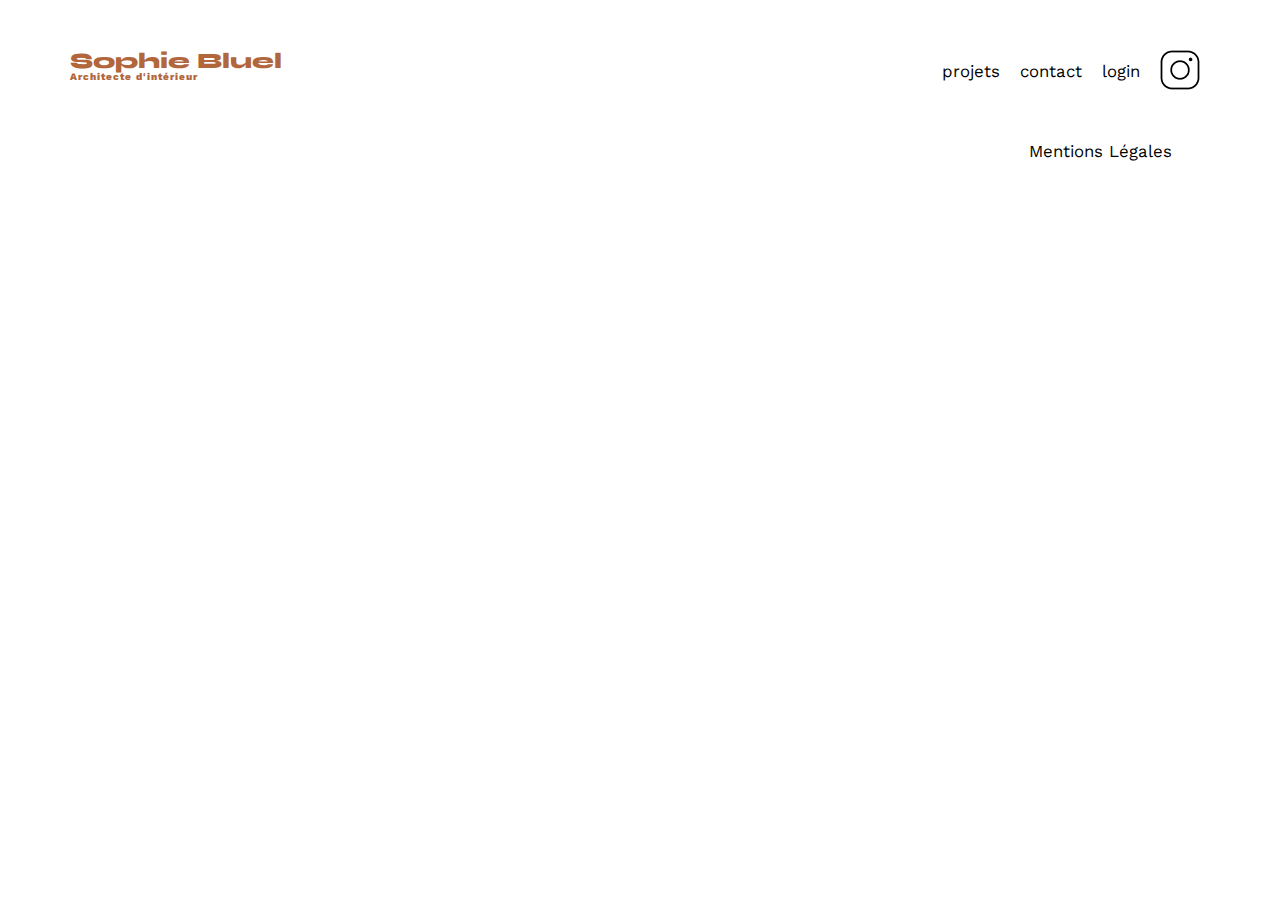
==== FrontEnd/login.html @ d61dc095 "New file login.html + start login page" ====
<!DOCTYPE html>
<html lang="fr">
<head>
	<meta charset="UTF-8">
	<meta name="viewport" content="width=device-width, initial-scale=1.0">
    <meta name="description" content="Connection - Sophie Bluel - Architecte d'intérieur">
	<title>Sophie Bluel - Architecte d'intérieur</title>
	<link rel="preconnect" href="https://fonts.googleapis.com">
	<link rel="preconnect" href="https://fonts.gstatic.com" crossorigin>
	<link href="https://fonts.googleapis.com/css2?family=Syne:wght@700;800&family=Work+Sans&display=swap" rel="stylesheet">
	<link rel="stylesheet" href="./assets/style.css">
</head>
<header>
	<h1>Sophie Bluel <span>Architecte d'intérieur</span></h1>
	<nav>
		<ul>
			<li>projets</li>
			<li>contact</li>
			<li>login</li>
			<li><img src="./assets/icons/instagram.png" alt="Instagram"></li>
		</ul>
	</nav>
</header>
<main>
    
</main>
<footer>
	<nav>
		<ul>
			<li>Mentions Légales</li>
		</ul>
	</nav>
</footer>
</body>
</html>
---- FrontEnd/assets/style.css ----
/* http://meyerweb.com/eric/tools/css/reset/
   v2.0 | 20110126
   License: none (public domain)
*/

html, body, div, span, applet, object, iframe,
h1, h2, h3, h4, h5, h6, p, blockquote, pre,
a, abbr, acronym, address, big, cite, code,
del, dfn, em, img, ins, kbd, q, s, samp,
small, strike, strong, sub, sup, tt, var,
b, u, i, center,
dl, dt, dd, ol, ul, li,
fieldset, form, label, legend,
table, caption, tbody, tfoot, thead, tr, th, td,
article, aside, canvas, details, embed,
figure, figcaption, footer, header, hgroup,
menu, nav, output, ruby, section, summary,
time, mark, audio, video {
	margin: 0;
	padding: 0;
	border: 0;
	font-size: 100%;
	font: inherit;
	vertical-align: baseline;
}
/* HTML5 display-role reset for older browsers */
article, aside, details, figcaption, figure,
footer, header, hgroup, menu, nav, section {
	display: block;
}
body {
	line-height: 1;
}
ol, ul {
	list-style: none;
}
blockquote, q {
	quotes: none;
}
blockquote:before, blockquote:after,
q:before, q:after {
	content: '';
	content: none;
}
table {
	border-collapse: collapse;
	border-spacing: 0;
}
/** end reset css**/
body {
	max-width: 1140px;
	margin:auto;
	font-family: 'Work Sans' ;
	font-size: 14px;
}
header {
	display: flex;
	justify-content: space-between;
	margin: 50px 0
}
section {
	margin: 50px 0
}

h1{
	display: flex;
	flex-direction: column;
	font-family: 'Syne';
	font-size: 22px;
	font-weight: 800;
	color: #B1663C
}

h1 > span {
	font-family: 'Work Sans';
	font-size:10px;
	letter-spacing: 0.1em;
;
}

h2{
	font-family: 'Syne';
	font-weight: 700;
	font-size: 30px;
	color: #1D6154
}
nav ul {
	display: flex;
	align-items: center;
	list-style-type: none;

}
nav li {
	padding: 0 10px;
	font-size: 1.2em;
}

li:hover {
	color: #B1663C;
}
#introduction {
	display: flex;
	align-items: center;
}
#introduction figure {
	flex: 1
}
#introduction img {
	display: block;
	margin: auto;
	width: 80%;
}

#introduction article {
	flex: 1
}
#introduction h2 {
	margin-bottom: 1em;
}

#introduction p {
	margin-bottom: 0.5em;
}
#portfolio h2 {
	text-align: center;
	margin-bottom: 1em;
}
.gallery {
	width: 100%;
	display: grid;
	grid-template-columns: 1fr 1fr 1fr;
	grid-column-gap: 20px;
	grid-row-gap: 20px;
}

.gallery img {
	width: 100%;

}
#contact {
	width: 50%;
margin: auto;
}
#contact > * {
	text-align: center;

}
#contact h2{
	margin-bottom: 20px;
}
#contact form {
	text-align: left;
	margin-top:30px;
	display: flex;
	flex-direction: column;
}

#contact input {
	height: 50px;
	font-size: 1.2em;
	border: none;
	box-shadow: 0px 4px 14px rgba(0, 0, 0, 0.09);
}
#contact label {
	margin: 2em 0 1em 0;
}
#contact textarea {
	border: none;
	box-shadow: 0px 4px 14px rgba(0, 0, 0, 0.09);
}

input[type="submit"]{
	font-family: 'Syne';
	font-weight: 700;
	color: white;
	background-color: #1D6154;
	margin : 2em auto ;
	width: 180px;
	text-align: center;
	border-radius: 60px ;
}

footer nav ul {
	display: flex;
	justify-content: flex-end;
	margin: 2em
}
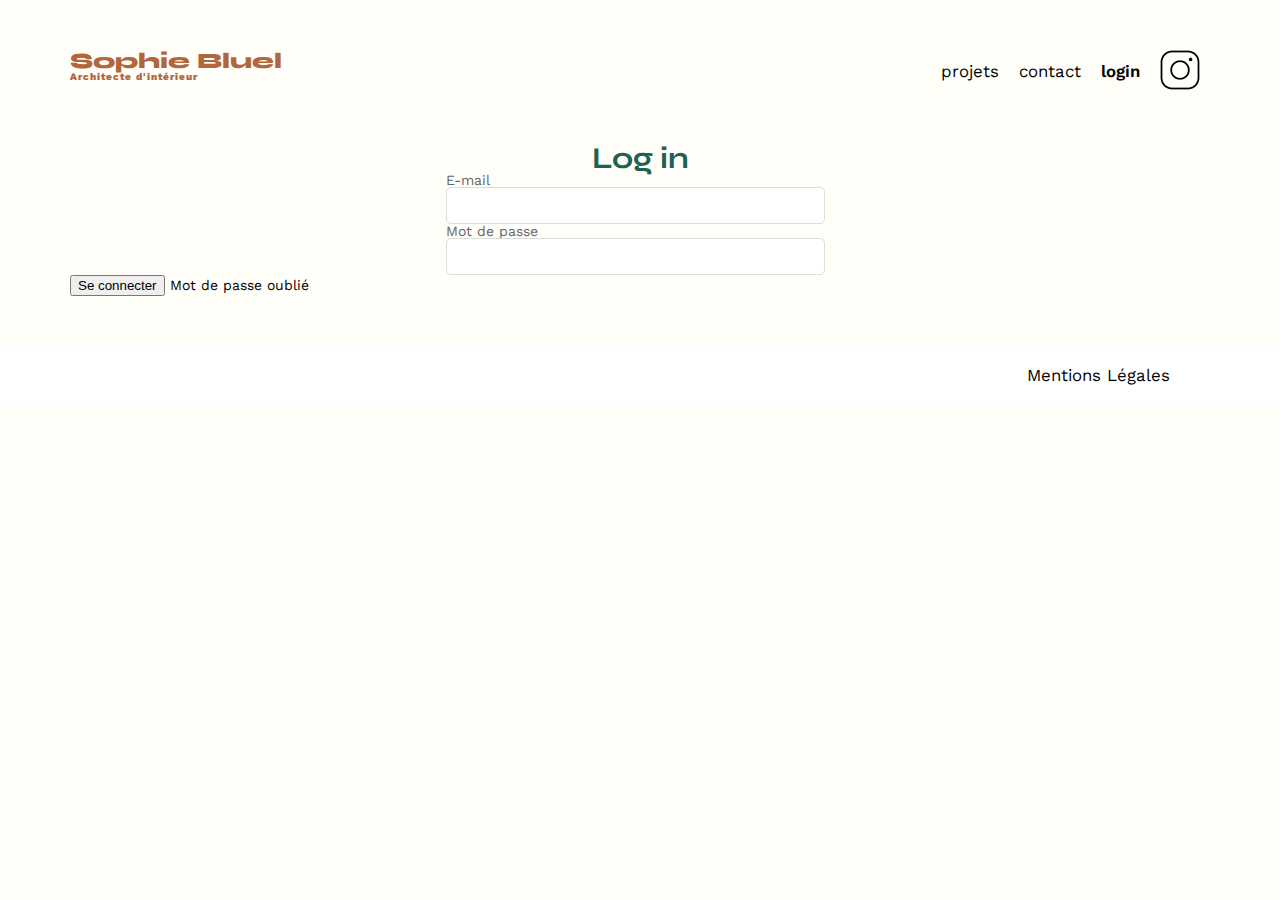
==== commit 25974860: "Work in progress" ====
--- a/FrontEnd/login.html
+++ b/FrontEnd/login.html
@@ -1,35 +1,50 @@
 <!DOCTYPE html>
 <html lang="fr">
-<head>
-	<meta charset="UTF-8">
-	<meta name="viewport" content="width=device-width, initial-scale=1.0">
-    <meta name="description" content="Connection - Sophie Bluel - Architecte d'intérieur">
-	<title>Sophie Bluel - Architecte d'intérieur</title>
-	<link rel="preconnect" href="https://fonts.googleapis.com">
-	<link rel="preconnect" href="https://fonts.gstatic.com" crossorigin>
-	<link href="https://fonts.googleapis.com/css2?family=Syne:wght@700;800&family=Work+Sans&display=swap" rel="stylesheet">
-	<link rel="stylesheet" href="./assets/style.css">
-</head>
-<header>
-	<h1>Sophie Bluel <span>Architecte d'intérieur</span></h1>
-	<nav>
-		<ul>
-			<li>projets</li>
-			<li>contact</li>
-			<li>login</li>
-			<li><img src="./assets/icons/instagram.png" alt="Instagram"></li>
-		</ul>
-	</nav>
-</header>
-<main>
-    
-</main>
-<footer>
-	<nav>
-		<ul>
-			<li>Mentions Légales</li>
-		</ul>
-	</nav>
-</footer>
-</body>
-</html>+  <head>
+    <meta charset="UTF-8" />
+    <meta name="viewport" content="width=device-width, initial-scale=1.0" />
+    <meta name="description" content="Connection - Sophie Bluel - Architecte d'intérieur" />
+    <title>Sophie Bluel - Architecte d'intérieur</title>
+    <link rel="preconnect" href="https://fonts.googleapis.com" />
+    <link rel="preconnect" href="https://fonts.gstatic.com" crossorigin />
+    <link href="https://fonts.googleapis.com/css2?family=Syne:wght@700;800&family=Work+Sans&display=swap" rel="stylesheet" />
+    <link rel="stylesheet" href="./assets/style.css" />
+  </head>
+  <body>
+    <header>
+      <h1>Sophie Bluel <span>Architecte d'intérieur</span></h1>
+      <nav>
+        <ul>
+          <li>projets</li>
+          <li>contact</li>
+          <li><a class="description" href="#">login</a></li>
+          <li><img src="./assets/icons/instagram.png" alt="Instagram" /></li>
+        </ul>
+      </nav>
+    </header>
+    <main>
+      <section class="login">
+        <div class="title">
+          <h2>Log in</h2>
+        </div>
+        <div class="form-group">
+          <label for="email">E-mail</label>
+          <input type="email" id="email" name="email" required />
+        </div>
+        <div class="form-group">
+          <label for="password">Mot de passe</label>
+          <input type="password" id="password" name="password" required />
+        </div>
+        <button type="submit">Se connecter</button>
+        <a href="#" class="password-reset">Mot de passe oublié</a>
+      </section>
+    </main>
+    <footer>
+      <nav>
+        <ul>
+          <li>Mentions Légales</li>
+        </ul>
+      </nav>
+    </footer>
+  </body>
+</html>
--- a/FrontEnd/assets/style.css
+++ b/FrontEnd/assets/style.css
@@ -30,6 +30,7 @@
 }
 body {
 	line-height: 1;
+	background-color: #FFFEF8;
 }
 ol, ul {
 	list-style: none;
@@ -45,6 +46,10 @@
 table {
 	border-collapse: collapse;
 	border-spacing: 0;
+}
+a {
+	color: #000000;
+    text-decoration: none;
 }
 /** end reset css**/
 body {
@@ -88,7 +93,6 @@
 	display: flex;
 	align-items: center;
 	list-style-type: none;
-
 }
 nav li {
 	padding: 0 10px;
@@ -179,10 +183,76 @@
 	text-align: center;
 	border-radius: 60px ;
 }
-
+footer {
+	width: 100vw;
+    margin-left: calc(-50vw + 50%);
+    margin-right: calc(-50vw + 50%);
+    padding: 0;
+    background-color: #ffffff;
+}
 footer nav ul {
 	display: flex;
-	justify-content: flex-end;
-	margin: 2em
-}
-
+    justify-content: flex-end;
+    margin: 0;
+    width: 100%;
+    height: 60px;
+    background-color: #ffffff;
+    padding-right: 0px;
+}
+footer nav li {
+	position: relative;
+	left: -100px;
+}
+/**** login page style ****/
+
+.description {
+	font-weight: 600;
+}
+.title {
+	display: flex;
+	justify-content: center;
+	align-items: center;
+}
+.display {
+	width: 100px;
+	height: 36px;
+}
+.text {
+	display: flex;
+	justify-content: center;
+	align-items: center;
+}
+.formulaire {
+	width: 379px;
+	height: 51px;
+}
+
+.form-group {
+    display: flex;
+	justify-content: center;
+	align-items: start;
+	flex-direction: column;
+	width: 379px;
+	height: 51px;
+	position: relative;
+	left: 33%;
+}
+.form-group label {
+	display: block;
+	color: #666;
+	font-size: 14px;
+}
+
+.form-group input {
+width: 100%;
+padding: 10px;
+border: 1px solid #ddd;
+border-radius: 5px;
+box-sizing: border-box;
+}
+
+.form-group input[type="email"],
+.form-group input[type="password"] {
+display: block;
+width: 100%;
+}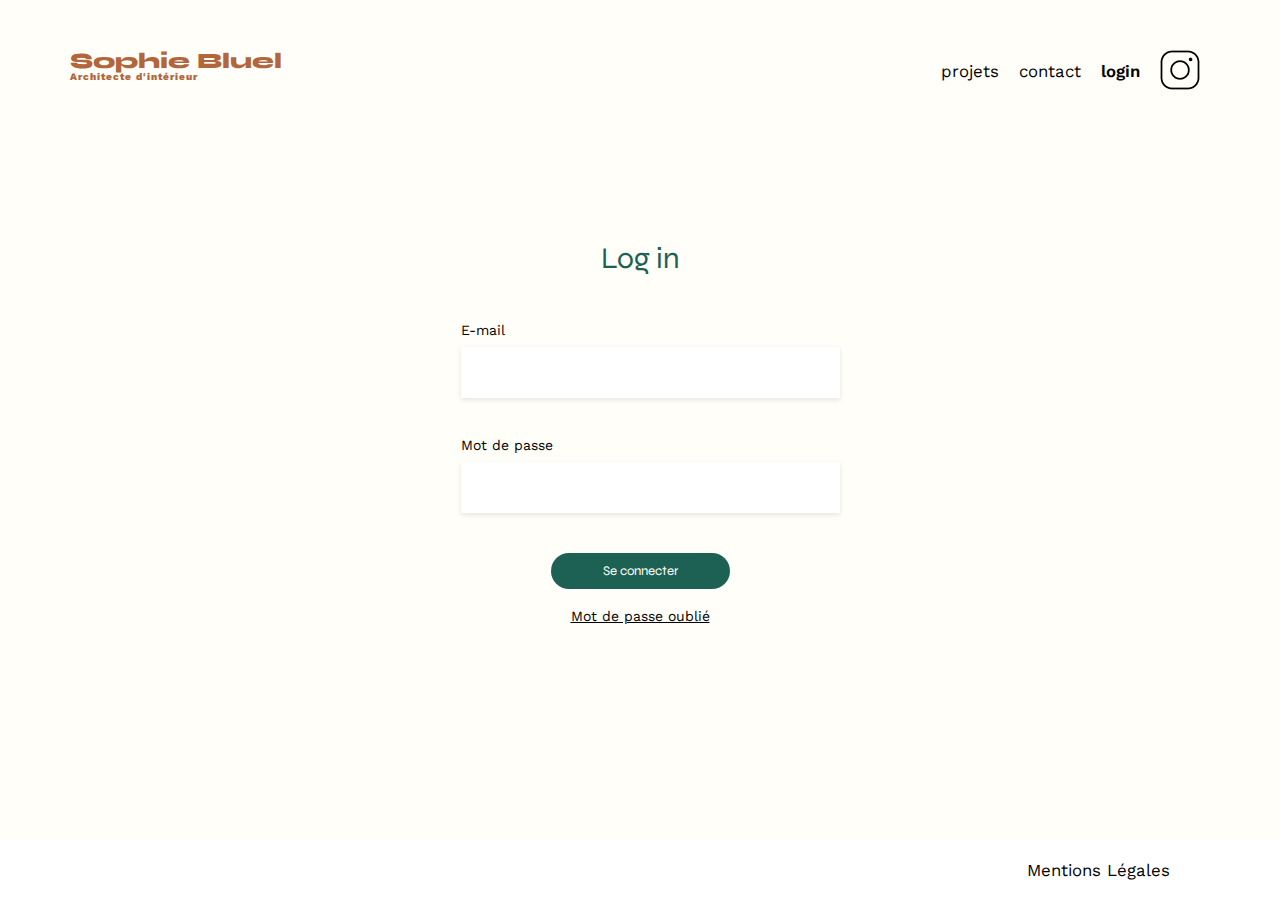
==== commit 71cc4e2e: "Add login page" ====
--- a/FrontEnd/login.html
+++ b/FrontEnd/login.html
@@ -3,8 +3,8 @@
   <head>
     <meta charset="UTF-8" />
     <meta name="viewport" content="width=device-width, initial-scale=1.0" />
-    <meta name="description" content="Connection - Sophie Bluel - Architecte d'intérieur" />
-    <title>Sophie Bluel - Architecte d'intérieur</title>
+    <meta name="description" content="Login Page - Sophie Bluel - Architecte d'intérieur" />
+    <title>Login Page - Sophie Bluel - Architecte d'intérieur</title>
     <link rel="preconnect" href="https://fonts.googleapis.com" />
     <link rel="preconnect" href="https://fonts.gstatic.com" crossorigin />
     <link href="https://fonts.googleapis.com/css2?family=Syne:wght@700;800&family=Work+Sans&display=swap" rel="stylesheet" />
@@ -17,29 +17,29 @@
         <ul>
           <li>projets</li>
           <li>contact</li>
-          <li><a class="description" href="#">login</a></li>
+          <li class="page">login</li>
           <li><img src="./assets/icons/instagram.png" alt="Instagram" /></li>
         </ul>
       </nav>
     </header>
     <main>
       <section class="login">
-        <div class="title">
-          <h2>Log in</h2>
+        <div class="title">Log in</div>
+        <div class="formulaire">
+            <div class="input-group">
+                <label for="username">E-mail</label>
+                <input type="text" id="username" name="username" required>
+            </div>
+            <div class="input-group">
+                <label for="password">Mot de passe</label>
+                <input type="password" id="password" name="password" required>
+            </div>
+            <button type="submit">Se connecter</button>
+            <p><a class="link" href="#">Mot de passe oublié</a></p>
         </div>
-        <div class="form-group">
-          <label for="email">E-mail</label>
-          <input type="email" id="email" name="email" required />
-        </div>
-        <div class="form-group">
-          <label for="password">Mot de passe</label>
-          <input type="password" id="password" name="password" required />
-        </div>
-        <button type="submit">Se connecter</button>
-        <a href="#" class="password-reset">Mot de passe oublié</a>
       </section>
     </main>
-    <footer>
+    <footer class="footer-login">
       <nav>
         <ul>
           <li>Mentions Légales</li>
--- a/FrontEnd/assets/style.css
+++ b/FrontEnd/assets/style.css
@@ -3,256 +3,381 @@
    License: none (public domain)
 */
 
-html, body, div, span, applet, object, iframe,
-h1, h2, h3, h4, h5, h6, p, blockquote, pre,
-a, abbr, acronym, address, big, cite, code,
-del, dfn, em, img, ins, kbd, q, s, samp,
-small, strike, strong, sub, sup, tt, var,
-b, u, i, center,
-dl, dt, dd, ol, ul, li,
-fieldset, form, label, legend,
-table, caption, tbody, tfoot, thead, tr, th, td,
-article, aside, canvas, details, embed,
-figure, figcaption, footer, header, hgroup,
-menu, nav, output, ruby, section, summary,
-time, mark, audio, video {
-	margin: 0;
-	padding: 0;
-	border: 0;
-	font-size: 100%;
-	font: inherit;
-	vertical-align: baseline;
+html,
+body,
+div,
+span,
+applet,
+object,
+iframe,
+h1,
+h2,
+h3,
+h4,
+h5,
+h6,
+p,
+blockquote,
+pre,
+a,
+abbr,
+acronym,
+address,
+big,
+cite,
+code,
+del,
+dfn,
+em,
+img,
+ins,
+kbd,
+q,
+s,
+samp,
+small,
+strike,
+strong,
+sub,
+sup,
+tt,
+var,
+b,
+u,
+i,
+center,
+dl,
+dt,
+dd,
+ol,
+ul,
+li,
+fieldset,
+form,
+label,
+legend,
+table,
+caption,
+tbody,
+tfoot,
+thead,
+tr,
+th,
+td,
+article,
+aside,
+canvas,
+details,
+embed,
+figure,
+figcaption,
+footer,
+header,
+hgroup,
+menu,
+nav,
+output,
+ruby,
+section,
+summary,
+time,
+mark,
+audio,
+video {
+  margin: 0;
+  padding: 0;
+  border: 0;
+  font-size: 100%;
+  font: inherit;
+  vertical-align: baseline;
 }
 /* HTML5 display-role reset for older browsers */
-article, aside, details, figcaption, figure,
-footer, header, hgroup, menu, nav, section {
-	display: block;
+article,
+aside,
+details,
+figcaption,
+figure,
+footer,
+header,
+hgroup,
+menu,
+nav,
+section {
+  display: block;
 }
 body {
-	line-height: 1;
-	background-color: #FFFEF8;
-}
-ol, ul {
-	list-style: none;
-}
-blockquote, q {
-	quotes: none;
-}
-blockquote:before, blockquote:after,
-q:before, q:after {
-	content: '';
-	content: none;
+  line-height: 1;
+  background-color: #fffef8;
+}
+ol,
+ul {
+  list-style: none;
+}
+blockquote,
+q {
+  quotes: none;
+}
+blockquote:before,
+blockquote:after,
+q:before,
+q:after {
+  content: "";
+  content: none;
 }
 table {
-	border-collapse: collapse;
-	border-spacing: 0;
+  border-collapse: collapse;
+  border-spacing: 0;
 }
 a {
-	color: #000000;
-    text-decoration: none;
+  color: #000000;
+  text-decoration: none;
 }
 /** end reset css**/
 body {
-	max-width: 1140px;
-	margin:auto;
-	font-family: 'Work Sans' ;
-	font-size: 14px;
+  max-width: 1140px;
+  margin: auto;
+  font-family: "Work Sans";
+  font-size: 14px;
 }
 header {
-	display: flex;
-	justify-content: space-between;
-	margin: 50px 0
+  display: flex;
+  justify-content: space-between;
+  margin: 50px 0;
 }
 section {
-	margin: 50px 0
-}
-
-h1{
-	display: flex;
-	flex-direction: column;
-	font-family: 'Syne';
-	font-size: 22px;
-	font-weight: 800;
-	color: #B1663C
+  margin: 50px 0;
+}
+
+h1 {
+  display: flex;
+  flex-direction: column;
+  font-family: "Syne";
+  font-size: 22px;
+  font-weight: 800;
+  color: #b1663c;
 }
 
 h1 > span {
-	font-family: 'Work Sans';
-	font-size:10px;
-	letter-spacing: 0.1em;
-;
-}
-
-h2{
-	font-family: 'Syne';
-	font-weight: 700;
-	font-size: 30px;
-	color: #1D6154
+  font-family: "Work Sans";
+  font-size: 10px;
+  letter-spacing: 0.1em;
+}
+
+h2 {
+  font-family: "Syne";
+  font-weight: 700;
+  font-size: 30px;
+  color: #1d6154;
 }
 nav ul {
-	display: flex;
-	align-items: center;
-	list-style-type: none;
+  display: flex;
+  align-items: center;
+  list-style-type: none;
 }
 nav li {
-	padding: 0 10px;
-	font-size: 1.2em;
+  padding: 0 10px;
+  font-size: 1.2em;
 }
 
 li:hover {
-	color: #B1663C;
+  color: #b1663c;
 }
 #introduction {
-	display: flex;
-	align-items: center;
+  display: flex;
+  align-items: center;
 }
 #introduction figure {
-	flex: 1
+  flex: 1;
 }
 #introduction img {
-	display: block;
-	margin: auto;
-	width: 80%;
+  display: block;
+  margin: auto;
+  width: 80%;
 }
 
 #introduction article {
-	flex: 1
+  flex: 1;
 }
 #introduction h2 {
-	margin-bottom: 1em;
+  margin-bottom: 1em;
 }
 
 #introduction p {
-	margin-bottom: 0.5em;
+  margin-bottom: 0.5em;
 }
 #portfolio h2 {
-	text-align: center;
-	margin-bottom: 1em;
+  text-align: center;
+  margin-bottom: 1em;
 }
 .gallery {
-	width: 100%;
-	display: grid;
-	grid-template-columns: 1fr 1fr 1fr;
-	grid-column-gap: 20px;
-	grid-row-gap: 20px;
+  width: 100%;
+  display: grid;
+  grid-template-columns: 1fr 1fr 1fr;
+  grid-column-gap: 20px;
+  grid-row-gap: 20px;
 }
 
 .gallery img {
-	width: 100%;
-
+  width: 100%;
 }
 #contact {
-	width: 50%;
-margin: auto;
+  width: 50%;
+  margin: auto;
 }
 #contact > * {
-	text-align: center;
-
-}
-#contact h2{
-	margin-bottom: 20px;
+  text-align: center;
+}
+#contact h2 {
+  margin-bottom: 20px;
 }
 #contact form {
-	text-align: left;
-	margin-top:30px;
-	display: flex;
-	flex-direction: column;
+  text-align: left;
+  margin-top: 30px;
+  display: flex;
+  flex-direction: column;
 }
 
 #contact input {
-	height: 50px;
-	font-size: 1.2em;
-	border: none;
-	box-shadow: 0px 4px 14px rgba(0, 0, 0, 0.09);
+  height: 50px;
+  font-size: 1.2em;
+  border: none;
+  box-shadow: 0px 4px 14px rgba(0, 0, 0, 0.09);
 }
 #contact label {
-	margin: 2em 0 1em 0;
+  margin: 2em 0 1em 0;
 }
 #contact textarea {
-	border: none;
-	box-shadow: 0px 4px 14px rgba(0, 0, 0, 0.09);
-}
-
-input[type="submit"]{
-	font-family: 'Syne';
-	font-weight: 700;
-	color: white;
-	background-color: #1D6154;
-	margin : 2em auto ;
-	width: 180px;
-	text-align: center;
-	border-radius: 60px ;
+  border: none;
+  box-shadow: 0px 4px 14px rgba(0, 0, 0, 0.09);
+}
+
+input[type="submit"] {
+  font-family: "Syne";
+  font-weight: 700;
+  color: white;
+  background-color: #1d6154;
+  margin: 2em auto;
+  width: 180px;
+  text-align: center;
+  border-radius: 60px;
 }
 footer {
-	width: 100vw;
-    margin-left: calc(-50vw + 50%);
-    margin-right: calc(-50vw + 50%);
-    padding: 0;
-    background-color: #ffffff;
+  width: 100vw;
+  margin-left: calc(-50vw + 50%);
+  margin-right: calc(-50vw + 50%);
+  padding: 0;
+  background-color: #ffffff;
 }
 footer nav ul {
-	display: flex;
-    justify-content: flex-end;
-    margin: 0;
-    width: 100%;
-    height: 60px;
-    background-color: #ffffff;
-    padding-right: 0px;
+  display: flex;
+  justify-content: flex-end;
+  margin: 0;
+  width: 100%;
+  height: 60px;
+  background-color: #ffffff;
+  padding-right: 0px;
 }
 footer nav li {
-	position: relative;
-	left: -100px;
-}
-/**** login page style ****/
-
-.description {
-	font-weight: 600;
-}
+  position: relative;
+  left: -100px;
+}
+
+/**** Work in progress ****/
+
+#filter-container {
+  width: 100%;
+  height: 37px;
+  display: flex;
+  justify-content: center;
+  gap: 10px;
+  margin: 40px 0;
+}
+
+.filter-button {
+  padding: 10px 20px;
+  border: 1px;
+  border-style: solid;
+  border-color: #1D6154;
+  border-radius: 20px;
+  background-color: #FFFEF8;
+  color: #1D6154;
+  cursor: pointer;
+  outline: none;
+  transition: background-color 0.3s;
+  font-family: "Syne";
+}
+
+.filter-button:hover {
+  background-color: #1D6154;
+  color : #ffffff;
+}
+
+/**** LOGIN PAGE ****/
+
+.login {
+  margin-top: 150px;
+}
+
+.page {
+  font-weight: 600;
+}
+
 .title {
-	display: flex;
-	justify-content: center;
-	align-items: center;
-}
-.display {
-	width: 100px;
-	height: 36px;
-}
-.text {
-	display: flex;
-	justify-content: center;
-	align-items: center;
-}
+  display: flex;
+  justify-content: center;
+  color: #1D6154;
+  font-family: "Syne";
+  font-size: 30px;
+  margin-bottom: 50px;
+}
+
 .formulaire {
-	width: 379px;
-	height: 51px;
-}
-
-.form-group {
-    display: flex;
-	justify-content: center;
-	align-items: start;
-	flex-direction: column;
-	width: 379px;
-	height: 51px;
-	position: relative;
-	left: 33%;
-}
-.form-group label {
-	display: block;
-	color: #666;
-	font-size: 14px;
-}
-
-.form-group input {
-width: 100%;
-padding: 10px;
-border: 1px solid #ddd;
-border-radius: 5px;
-box-sizing: border-box;
-}
-
-.form-group input[type="email"],
-.form-group input[type="password"] {
-display: block;
-width: 100%;
+  display: flex;
+  justify-content: center;
+  align-items: center;
+  flex-direction: column;
+}
+
+.input-group {
+  width: 359px;
+  margin-bottom: 40px;
+}
+
+label {
+  display: block;
+  margin-bottom: 10px;
+}
+
+input[type="text"],
+input[type="password"] {
+  width: 100%;
+  height: 31px;
+  padding: 10px;
+  border: none;
+  box-shadow: 0 2px 5px rgba(0, 0, 0, 0.1);
+}
+
+button {
+  width: 179px;
+  height: 36px;
+  padding: 10px 20px;
+  border: none;
+  border-radius: 20px;
+  background-color: #1D6154;
+  color: #FFFEF8;
+  cursor: pointer;
+  outline: none;
+  font-family: "Syne";
+  margin-bottom: 20px;
+}
+
+.link {
+  text-decoration: underline;
+}
+
+.footer-login {
+  position: fixed;
+  bottom: 0;
+  left: 0;
+  width: 100%;
 }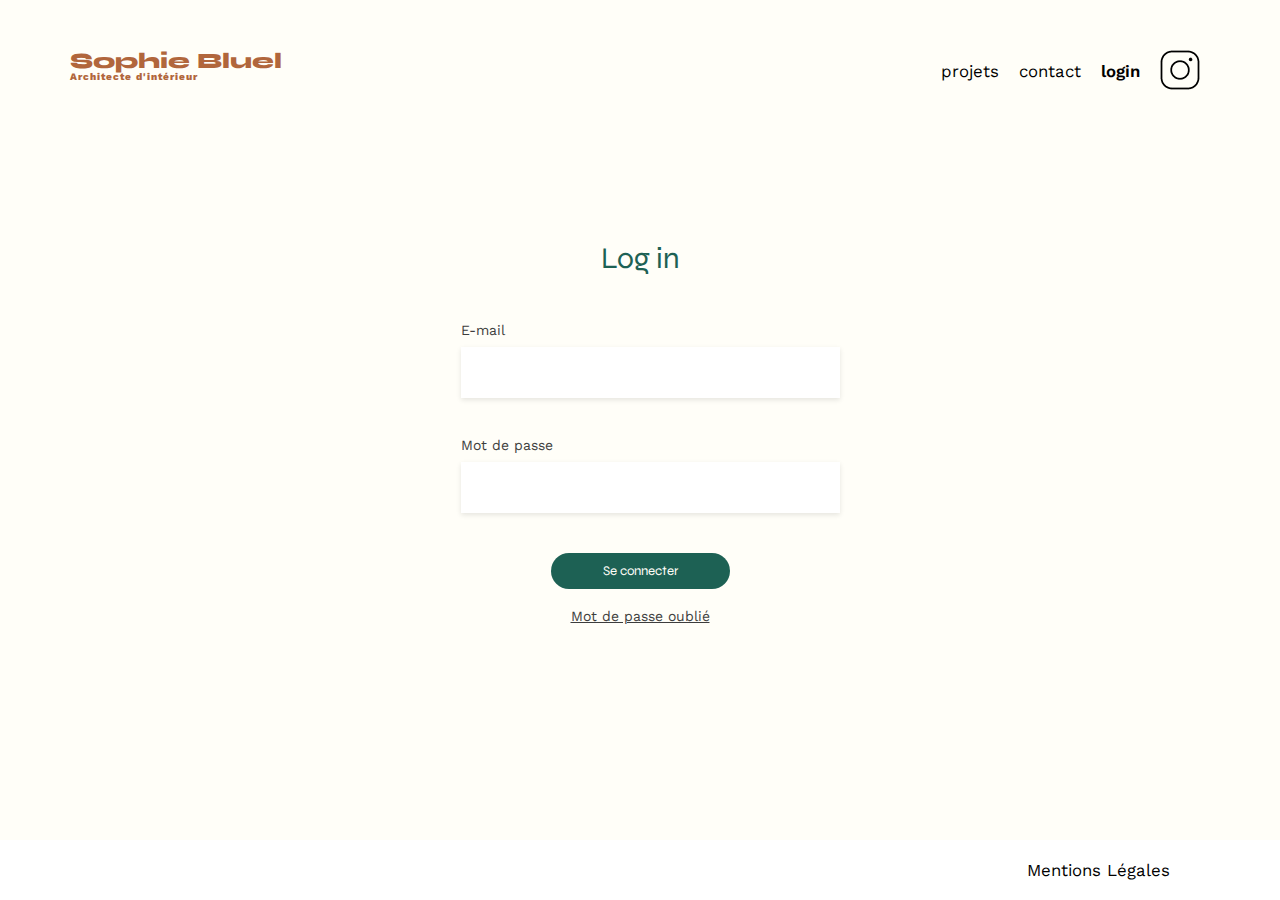
==== commit 702798e6: "Add login connexion to login page login" ====
--- a/FrontEnd/login.html
+++ b/FrontEnd/login.html
@@ -25,18 +25,19 @@
     <main>
       <section class="login">
         <div class="title">Log in</div>
-        <div class="formulaire">
-            <div class="input-group">
-                <label for="username">E-mail</label>
-                <input type="text" id="username" name="username" required>
-            </div>
-            <div class="input-group">
-                <label for="password">Mot de passe</label>
-                <input type="password" id="password" name="password" required>
-            </div>
-            <button type="submit">Se connecter</button>
-            <p><a class="link" href="#">Mot de passe oublié</a></p>
-        </div>
+        <form id="login-form">
+          <div id="error-message"></div>
+          <div class="input-group">
+            <label for="email">E-mail</label>
+            <input type="text" id="email" name="email" required autocomplete="email" />
+          </div>
+          <div class="input-group">
+            <label for="password">Mot de passe</label>
+            <input type="password" id="password" name="password" required autocomplete="current-password" />
+          </div>
+          <button class="button" type="submit">Se connecter</button>
+        </form>
+        <p><a class="link" href="#">Mot de passe oublié</a></p>
       </section>
     </main>
     <footer class="footer-login">
@@ -46,5 +47,6 @@
         </ul>
       </nav>
     </footer>
+    <script src="./scripts/login.js"></script>
   </body>
 </html>
--- a/FrontEnd/assets/style.css
+++ b/FrontEnd/assets/style.css
@@ -318,6 +318,12 @@
   margin-top: 150px;
 }
 
+#error-message {
+  display:none; 
+  color:red;
+  margin-bottom: 30px;
+}
+
 .page {
   font-weight: 600;
 }
@@ -331,7 +337,7 @@
   margin-bottom: 50px;
 }
 
-.formulaire {
+#login-form {
   display: flex;
   justify-content: center;
   align-items: center;
@@ -346,6 +352,7 @@
 label {
   display: block;
   margin-bottom: 10px;
+  color: #3D3D3D;
 }
 
 input[type="text"],
@@ -357,7 +364,7 @@
   box-shadow: 0 2px 5px rgba(0, 0, 0, 0.1);
 }
 
-button {
+.button {
   width: 179px;
   height: 36px;
   padding: 10px 20px;
@@ -372,7 +379,11 @@
 }
 
 .link {
+  display: flex;
+  justify-content: center;
+  align-items: center;
   text-decoration: underline;
+  color: #3D3D3D;
 }
 
 .footer-login {
@@ -380,4 +391,4 @@
   bottom: 0;
   left: 0;
   width: 100%;
-}+}
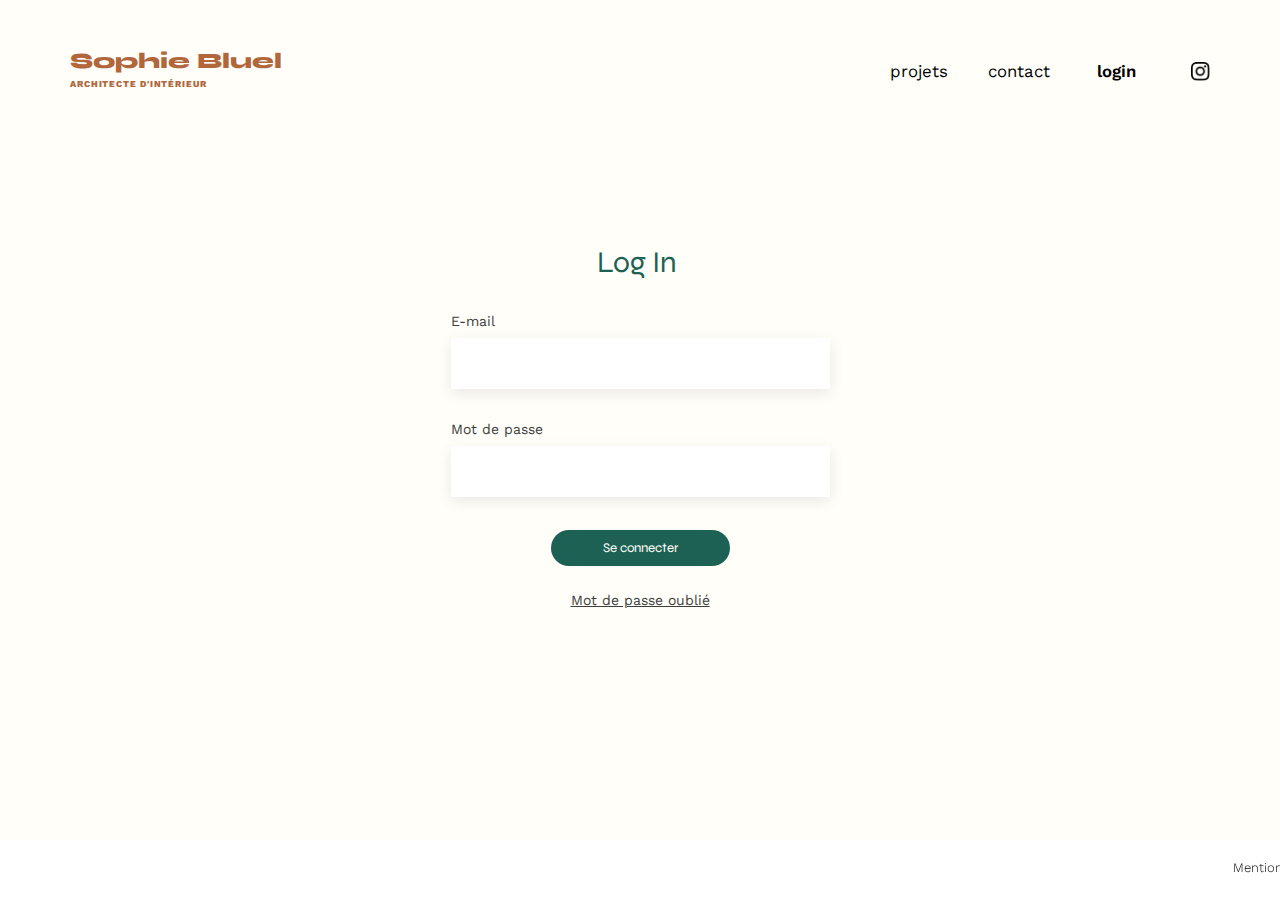
==== commit 9a2b616a: "Adjust display index, login" ====
--- a/FrontEnd/login.html
+++ b/FrontEnd/login.html
@@ -12,19 +12,19 @@
   </head>
   <body>
     <header>
-      <h1>Sophie Bluel <span>Architecte d'intérieur</span></h1>
+      <h1 class="login-title">Sophie Bluel <span>ARCHITECTE D'INTÉRIEUR</span></h1>
       <nav>
         <ul>
-          <li>projets</li>
-          <li>contact</li>
+          <li class="projets-login">projets</li>
+          <li class="contact-login">contact</li>
           <li class="page">login</li>
-          <li><img src="./assets/icons/instagram.png" alt="Instagram" /></li>
+          <li><img class="instagram-login" src="./assets/icons/instagram.png" alt="Instagram" /></li>
         </ul>
       </nav>
     </header>
     <main>
       <section class="login">
-        <div class="title">Log in</div>
+        <div class="title">Log In</div>
         <form id="login-form">
           <div id="error-message"></div>
           <div class="input-group">
--- a/FrontEnd/assets/style.css
+++ b/FrontEnd/assets/style.css
@@ -112,6 +112,9 @@
 ol,
 ul {
   list-style: none;
+  display: flex;
+  position: relative;
+  top: 12px;
 }
 blockquote,
 q {
@@ -155,12 +158,15 @@
   font-size: 22px;
   font-weight: 800;
   color: #b1663c;
+  position: relative;
+  left: 10px;
 }
 
 h1 > span {
   font-family: "Work Sans";
-  font-size: 10px;
+  font-size: 9px;
   letter-spacing: 0.1em;
+  margin-top: 8px;
 }
 
 h2 {
@@ -169,6 +175,9 @@
   font-size: 30px;
   color: #1d6154;
 }
+h2 .logged-out {
+  width: 200px;
+}
 nav ul {
   display: flex;
   align-items: center;
@@ -177,6 +186,7 @@
 nav li {
   padding: 0 10px;
   font-size: 1.2em;
+  font-weight: 400;
 }
 
 li:hover {
@@ -185,81 +195,135 @@
 #introduction {
   display: flex;
   align-items: center;
+  gap: 73px;
+  margin-top: 143px;
+  margin-left: 103px;
 }
 #introduction figure {
-  flex: 1;
+  width: 474px;
+  height: 355px;
 }
 #introduction img {
-  display: block;
-  margin: auto;
-  width: 80%;
-}
-
+  display: flex;
+  width: 474px;
+  height: 355px;
+}
 #introduction article {
-  flex: 1;
+  display: flex;
+  flex-direction: column;
+  width: 404px;
+  gap: 24px;
 }
 #introduction h2 {
-  margin-bottom: 1em;
+  margin-bottom: 0px;
 }
 
 #introduction p {
-  margin-bottom: 0.5em;
+  margin-bottom: 0px;
+  display: flex;
+}
+#portfolio {
+  display: flex;
+  flex-direction: column;
+  margin-top: 140px;
 }
 #portfolio h2 {
   text-align: center;
   margin-bottom: 1em;
+  display: flex;
+  justify-content: center;
+  padding-left: 15px;
 }
 .gallery {
-  width: 100%;
-  display: grid;
-  grid-template-columns: 1fr 1fr 1fr;
-  grid-column-gap: 20px;
-  grid-row-gap: 20px;
-}
-
+  width: 83.5%;
+  display: flex;
+  flex-wrap: wrap;
+  justify-content: flex-start;
+  gap: 18px;
+  margin-bottom: -20px;
+  position: relative;
+  left: 103px;
+  top: -5px;
+}
+.gallery figure {
+  margin-bottom: 20px;
+}
+.gallery .work-item figcaption {
+  font-size: 13px;
+  margin-top: 6px;
+}
+.work-item {
+  width: 305px;
+  height: 407px;
+}
 .gallery img {
   width: 100%;
 }
 #contact {
   width: 50%;
   margin: auto;
+  display: flex;
+  flex-direction: column;
+  align-items: center;
+  position: relative;
+  top: 28px;
+  left: 8px;
+}
+#contact p {
+  font-size: 16px;
 }
 #contact > * {
   text-align: center;
 }
 #contact h2 {
-  margin-bottom: 20px;
+  margin-bottom: 13px;
 }
 #contact form {
   text-align: left;
-  margin-top: 30px;
+  margin-top: 15px;
   display: flex;
   flex-direction: column;
-}
-
-#contact input {
-  height: 50px;
+  gap: 12px;
+}
+
+#contact #name {
+  width: 359px;
+  height: 31px;
   font-size: 1.2em;
   border: none;
   box-shadow: 0px 4px 14px rgba(0, 0, 0, 0.09);
 }
+#contact input[type="email"] {
+  width: 375px;
+  height: 49px;
+  border: none;
+  box-shadow: 0px 4px 14px rgba(0, 0, 0, 0.09);
+}
+#contact #message {
+  width: 375px;
+  height: 170px;
+}
 #contact label {
-  margin: 2em 0 1em 0;
+  font-weight: 600;
+  margin-top: 25px;
+  margin-bottom: 0px;
 }
 #contact textarea {
   border: none;
   box-shadow: 0px 4px 14px rgba(0, 0, 0, 0.09);
 }
-
 input[type="submit"] {
   font-family: "Syne";
   font-weight: 700;
   color: white;
   background-color: #1d6154;
   margin: 2em auto;
-  width: 180px;
+  width: 179px;
+  height: 36px;
   text-align: center;
   border-radius: 60px;
+  border: none;
+  font-size: 14px;
 }
 footer {
   width: 100vw;
@@ -267,6 +331,9 @@
   margin-right: calc(-50vw + 50%);
   padding: 0;
   background-color: #ffffff;
+  display: flex;
+  position: relative;
+  bottom: -50px;
 }
 footer nav ul {
   display: flex;
@@ -279,10 +346,13 @@
 }
 footer nav li {
   position: relative;
-  left: -100px;
-}
-
-/**** Work in progress ****/
+  left: 1223px;
+  top: -15px;
+  font-size: 13px;
+  font-weight: 300;
+}
+
+/**** Filter ****/
 
 #filter-container {
   width: 100%;
@@ -291,10 +361,16 @@
   justify-content: center;
   gap: 10px;
   margin: 40px 0;
-}
-
-.filter-button {
-  padding: 10px 20px;
+  position: relative;
+  top: -15px;
+  left: 7px;
+}
+
+.filter-un,
+.filter-deux,
+.filter-trois, 
+.filter-quatre {
+  padding: 5px 5px;
   border: 1px;
   border-style: solid;
   border-color: #1D6154;
@@ -305,11 +381,29 @@
   outline: none;
   transition: background-color 0.3s;
   font-family: "Syne";
-}
-
-.filter-button:hover {
+  font-size: 16px;
+  font-weight: 700;
+}
+
+.filter-un:hover,
+.filter-deux:hover,
+.filter-trois:hover, 
+.filter-quatre:hover {
   background-color: #1D6154;
   color : #ffffff;
+}
+
+.filter-un,
+.filter-deux {
+  width: 100px;
+}
+
+.filter-trois {
+  width: 157px;
+}
+
+.filter-quatre {
+  width: 198px;
 }
 
 /**** LOGIN PAGE ****/
@@ -326,6 +420,9 @@
 
 .page {
   font-weight: 600;
+  display: flex;
+  position: relative;
+  left: -25px;
 }
 
 .title {
@@ -334,7 +431,10 @@
   color: #1D6154;
   font-family: "Syne";
   font-size: 30px;
-  margin-bottom: 50px;
+  margin-bottom: 60px;
+  position: relative;
+  left: -3px;
+  top: 8px;
 }
 
 #login-form {
@@ -342,11 +442,14 @@
   justify-content: center;
   align-items: center;
   flex-direction: column;
+  position: relative;
+  left: -10px;
+  top: -15px;
 }
 
 .input-group {
   width: 359px;
-  margin-bottom: 40px;
+  margin-bottom: 33px;
 }
 
 label {
@@ -361,7 +464,7 @@
   height: 31px;
   padding: 10px;
   border: none;
-  box-shadow: 0 2px 5px rgba(0, 0, 0, 0.1);
+  box-shadow: 0px 4px 14px rgba(0, 0, 0, 0.09);
 }
 
 .button {
@@ -375,7 +478,9 @@
   cursor: pointer;
   outline: none;
   font-family: "Syne";
-  margin-bottom: 20px;
+  margin-bottom: 12px;
+  position: relative;
+  left: 10px;
 }
 
 .link {
@@ -392,3 +497,377 @@
   left: 0;
   width: 100%;
 }
+
+/**** LOGGED IN ****/
+#edit {
+  width: 100vw;
+  position: relative;
+  left: 50%;
+  right: 50%;
+  margin-left: -50vw;
+  margin-right: -50vw;
+  height: 59px;
+  background-color: #000000;
+  color: #ffffff;
+}
+
+.display {
+  display: flex;
+  justify-content: center;
+  flex-direction: row;
+  gap: 10px;
+}
+
+.content {
+  margin-top: 20px;
+}
+
+#project {
+  display: flex;
+  justify-content: center;
+  flex-direction: row;
+  gap: 30px;
+  padding-left: 14%;
+  margin-bottom: 50px;
+}
+
+#project-button {
+  display: flex;
+  justify-content: center;
+  flex-direction: row;
+  gap: 10px;
+  border: none;
+  background-color: transparent;
+  margin-top: 8px;
+  color:#000000;
+  font-weight: 400;
+  font-family: "work sans";
+  font-size: 14px;
+  cursor: pointer;
+}
+
+/* Le style du fond */
+.modal {
+  display: none; /* Caché par défaut */
+  position: fixed; /* Reste en place */
+  z-index: 1; /* Situé au-dessus */
+  left: 0;
+  top: 0;
+  width: 100%; /* Pleine largeur */
+  height: 100%; /* Pleine hauteur */
+  overflow: auto; /* Permet de scroller si nécessaire */
+  background-color: rgb(0,0,0); /* Couleur de fond */
+  background-color: rgba(0,0,0,0.4); /* Noir avec opacité */
+}
+
+/* Le style du contenu du modal */
+.modal-content {
+  background-color: #fefefe;
+  border: 1px solid #888;
+  border-radius: 10px;
+  width: 420px;
+  height: auto;
+  position: absolute;
+  top: 15%;
+  left: 30%;
+  padding: 50px 100px;
+}
+
+body.modal-open {
+  overflow: hidden;
+}
+
+/* Le bouton de fermeture (x) */
+.close {
+  color: black;
+  float: right;
+  font-size: 28px;
+  font-weight: bold;
+  position: relative;
+  left: 60px;
+  top: -20px;
+}
+
+.close:hover,
+.close:focus {
+  text-decoration: none;
+  cursor: pointer;
+}
+
+.gallery-title {
+  font-size: 26px;
+  font-weight: 600;
+  display: flex;
+  text-align: center;
+  position: relative;
+  top: 5%;
+  font-family: "Work sans";
+  color: black;
+  margin-bottom: 50px;
+}
+
+.photo-title {
+  font-size: 26px;
+  font-weight: 600;
+  display: flex;
+  text-align: center;
+  position: relative;
+  top: -20px;
+  font-family: "Work sans";
+  color: black;
+  margin-bottom: 50px;
+}
+
+.modal-gallery {
+  width: 100%;
+  height: auto;
+  display: flex;
+  flex-wrap: wrap;
+  align-items: flex-start;
+  gap: 8.9px;
+  margin-bottom: -20px;
+}
+
+.modal-gallery figure {
+  margin-bottom: 30px;
+}
+
+.modal-item {
+  display: flex;
+  width: 76.86px;
+  height: 102.57px;
+  position: relative;
+  right: 16.5px;
+}
+
+.modal-button {
+  display: flex;
+  justify-content: center;
+  align-items: center;
+}
+
+#add-button {
+  width: 237px;
+  height: 36px;
+  padding: 10px 20px;
+  border: none;
+  border-radius: 20px;
+  background-color: #1D6154;
+  color: #FFFEF8;
+  cursor: pointer;
+  outline: none;
+  font-family: "Syne";
+}
+
+.line-separator {
+  width: 314.19px;
+  border-top: 1px solid #B3B3B3;
+  padding: 0 12.6%;
+  margin: 50px 0;
+}
+
+.trash {
+  width: 7px;
+  height: 7px;
+  position: relative;
+  left: 71px;
+  top: 5px;
+  background-color: black;
+  padding: 5px 5px;
+  border-radius: 3px;
+  cursor: pointer;
+}
+
+.fa-trash-can {
+  color: white;
+  font-size: 11px;
+  position: relative;
+  display: flex;
+  justify-content: center;
+  align-items: center;
+  top: -2px;
+}
+
+.add-photo {
+  display: flex;
+  align-items: center;
+  justify-content: center;
+  position: relative;
+  width: 420px;
+  height: 169px;
+  background-color: #E8F1F6;
+  margin-bottom: 30px;
+}
+
+#image-preview {
+  max-width: 100%;
+  max-height: 100%;
+  top: 0;
+  left: 0;
+  display: none;
+}
+
+#file-input {
+  display: none;
+}
+
+.hidden-content {
+  display: none;
+}
+
+input[id="title"] {
+  width: 390px;
+  margin-bottom: 30px;
+  padding-left: 20px;
+  font-family: "Work sans";
+  color: #444444;
+  font-size: 14px;
+}
+
+#category {
+  width: 420px;
+  height: 51px;
+  box-shadow: 0px 4px 14px rgba(0, 0, 0, 0.09);
+  border: none;
+  font-family: "Work sans";
+  color: #444444;
+  font-size: 14px;
+  padding-left: 20px;
+}
+
+.custom-select {
+  position: relative;
+  width: 100%;
+  display: inline-block;
+}
+
+.custom-select select {
+  width: 100%;
+  padding: 10px;
+  border: 1px solid #ccc;
+  border-radius: 4px;
+  -webkit-appearance: none;
+  -moz-appearance: none;
+  appearance: none;
+  cursor: pointer;
+  background-color: #fff;
+}
+
+.validation {
+  width: 237px;
+  height: 36px;
+  padding: 10px 20px;
+  border: none;
+  border-radius: 20px;
+  background-color: #A7A7A7;
+  color: #FFFEF8;
+  cursor: pointer;
+  outline: none;
+  font-family: "Syne";
+}
+
+.fa-arrow-left {
+  color: black;
+  font-size: 20px;
+  position: relative;
+  left: -60px;
+  top: -15px;
+  cursor: pointer;
+}
+
+.add-photo {
+  display: flex;
+  align-items: center;
+  justify-content: center;
+  flex-direction: column;
+  gap: 10px;
+}
+
+#picture {
+  width: 76px;
+  height: 76px;
+}
+
+.button-photo {
+  width: 173px;
+  height: 36px;
+  padding: 10px 20px;
+  border: none;
+  border-radius: 20px;
+  background-color: #CBD6DC;
+  color: #306685;
+  cursor: pointer;
+  outline: none;
+  font-family: "Syne";
+}
+
+.button-text {
+  font-size: 10px;
+}
+
+#modal-error {
+  display: flex;
+  align-items: center;
+  justify-content: center;
+  display:none; 
+  color:red;
+  margin-bottom: 30px;
+  position: relative;
+  top: -15px;
+}
+
+.title-top {
+  display: flex;
+  position: relative;
+  left: 100px;
+}
+
+.projets {
+  display: flex;
+  position: relative;
+  left: -62px;
+}
+
+.projets-login {
+  display: flex;
+  position: relative;
+  left: -72px;
+}
+
+.contact {
+  display: flex;
+  position: relative;
+  left: -44px;
+}
+
+.contact-login {
+  display: flex;
+  position: relative;
+  left: -52px;
+}
+
+.log-in {
+  display: flex;
+  position: relative;
+  left: -16px;
+}
+
+.instagram {
+  width: 19.35px;
+  display: flex;
+  position: relative;
+  left: 17px;
+}
+
+.instagram-login {
+  width: 19.35px;
+  display: flex;
+  position: relative;
+  left: 10px;
+}
+
+.login-title {
+  display: flex;
+  position: relative;
+  left: 0px;
+}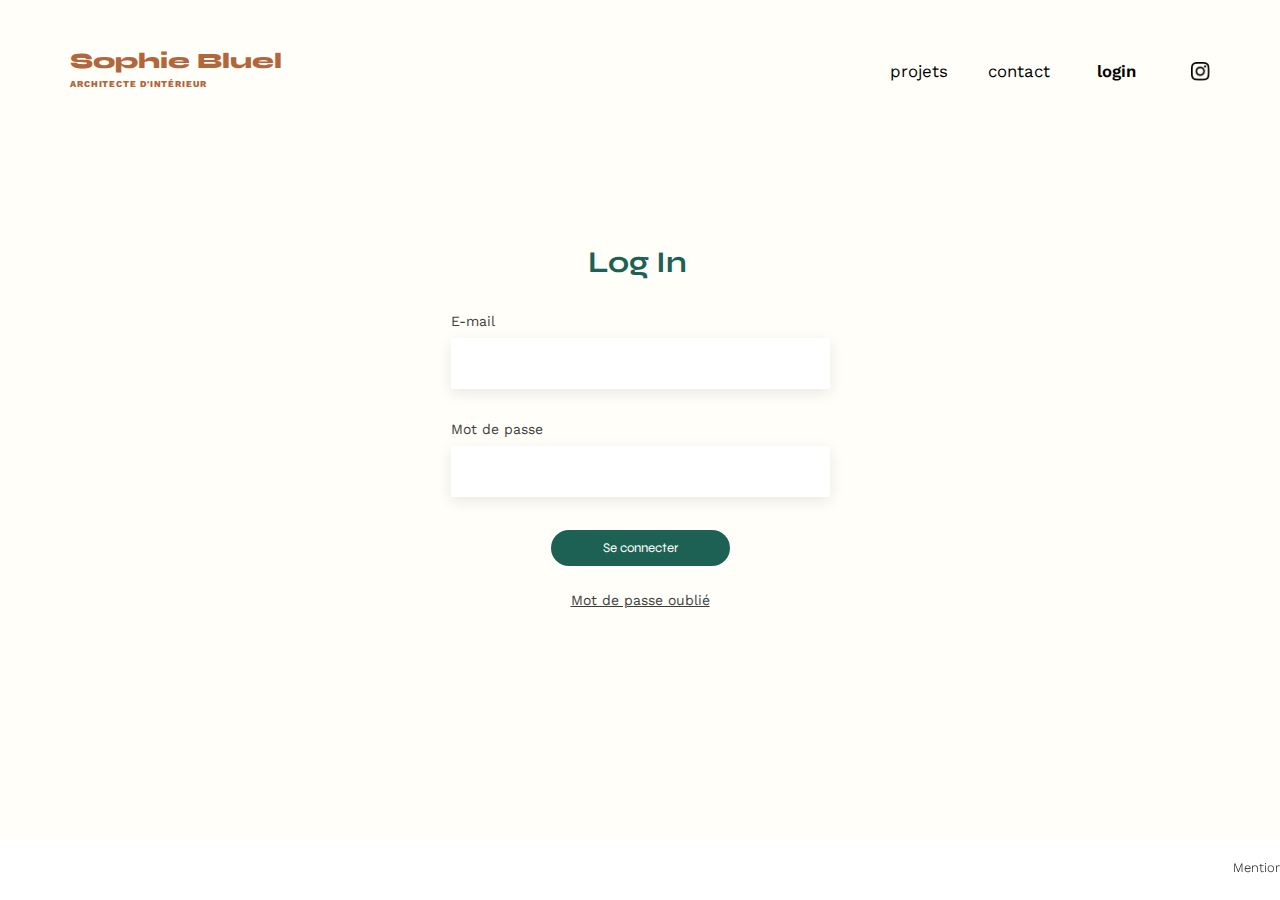
==== commit bea36118: "Modification for W3C" ====
--- a/FrontEnd/login.html
+++ b/FrontEnd/login.html
@@ -1,14 +1,14 @@
 <!DOCTYPE html>
 <html lang="fr">
   <head>
-    <meta charset="UTF-8" />
-    <meta name="viewport" content="width=device-width, initial-scale=1.0" />
-    <meta name="description" content="Login Page - Sophie Bluel - Architecte d'intérieur" />
+    <meta charset="UTF-8">
+    <meta name="viewport" content="width=device-width, initial-scale=1.0">
+    <meta name="description" content="Login Page - Sophie Bluel - Architecte d'intérieur">
     <title>Login Page - Sophie Bluel - Architecte d'intérieur</title>
-    <link rel="preconnect" href="https://fonts.googleapis.com" />
-    <link rel="preconnect" href="https://fonts.gstatic.com" crossorigin />
-    <link href="https://fonts.googleapis.com/css2?family=Syne:wght@700;800&family=Work+Sans&display=swap" rel="stylesheet" />
-    <link rel="stylesheet" href="./assets/style.css" />
+    <link rel="preconnect" href="https://fonts.googleapis.com">
+    <link rel="preconnect" href="https://fonts.gstatic.com" crossorigin>
+    <link href="https://fonts.googleapis.com/css2?family=Syne:wght@700;800&family=Work+Sans&display=swap" rel="stylesheet">
+    <link rel="stylesheet" href="./assets/style.css">
   </head>
   <body>
     <header>
@@ -18,22 +18,22 @@
           <li class="projets-login">projets</li>
           <li class="contact-login">contact</li>
           <li class="page">login</li>
-          <li><img class="instagram-login" src="./assets/icons/instagram.png" alt="Instagram" /></li>
+          <li><img class="instagram-login" src="./assets/icons/instagram.png" alt="Instagram"></li>
         </ul>
       </nav>
     </header>
     <main>
       <section class="login">
-        <div class="title">Log In</div>
+        <h2 class="title">Log In</h2>
         <form id="login-form">
           <div id="error-message"></div>
           <div class="input-group">
             <label for="email">E-mail</label>
-            <input type="text" id="email" name="email" required autocomplete="email" />
+            <input type="text" id="email" name="email" required autocomplete="email">
           </div>
           <div class="input-group">
             <label for="password">Mot de passe</label>
-            <input type="password" id="password" name="password" required autocomplete="current-password" />
+            <input type="password" id="password" name="password" required autocomplete="current-password">
           </div>
           <button class="button" type="submit">Se connecter</button>
         </form>
--- a/FrontEnd/assets/style.css
+++ b/FrontEnd/assets/style.css
@@ -366,10 +366,10 @@
   left: 7px;
 }
 
-.filter-un,
-.filter-deux,
-.filter-trois, 
-.filter-quatre {
+.first-button,
+.second-button,
+.third-button, 
+.fourth-button {
   padding: 5px 5px;
   border: 1px;
   border-style: solid;
@@ -385,24 +385,24 @@
   font-weight: 700;
 }
 
-.filter-un:hover,
-.filter-deux:hover,
-.filter-trois:hover, 
-.filter-quatre:hover {
+.first-button:hover,
+.second-button:hover,
+.third-button:hover, 
+.fourth-button:hover {
   background-color: #1D6154;
   color : #ffffff;
 }
 
-.filter-un,
-.filter-deux {
+.first-button,
+.second-button {
   width: 100px;
 }
 
-.filter-trois {
+.third-button {
   width: 157px;
 }
 
-.filter-quatre {
+.fourth-button {
   width: 198px;
 }
 
@@ -544,20 +544,20 @@
   font-family: "work sans";
   font-size: 14px;
   cursor: pointer;
+  height: 20px;
 }
 
 /* Le style du fond */
 .modal {
-  display: none; /* Caché par défaut */
-  position: fixed; /* Reste en place */
-  z-index: 1; /* Situé au-dessus */
+  display: none;
+  position: fixed;
+  z-index: 1;
   left: 0;
   top: 0;
-  width: 100%; /* Pleine largeur */
-  height: 100%; /* Pleine hauteur */
-  overflow: auto; /* Permet de scroller si nécessaire */
-  background-color: rgb(0,0,0); /* Couleur de fond */
-  background-color: rgba(0,0,0,0.4); /* Noir avec opacité */
+  width: 100%;
+  height: 100%;
+  overflow: auto;
+  background-color: rgba(0,0,0,0.4);
 }
 
 /* Le style du contenu du modal */
